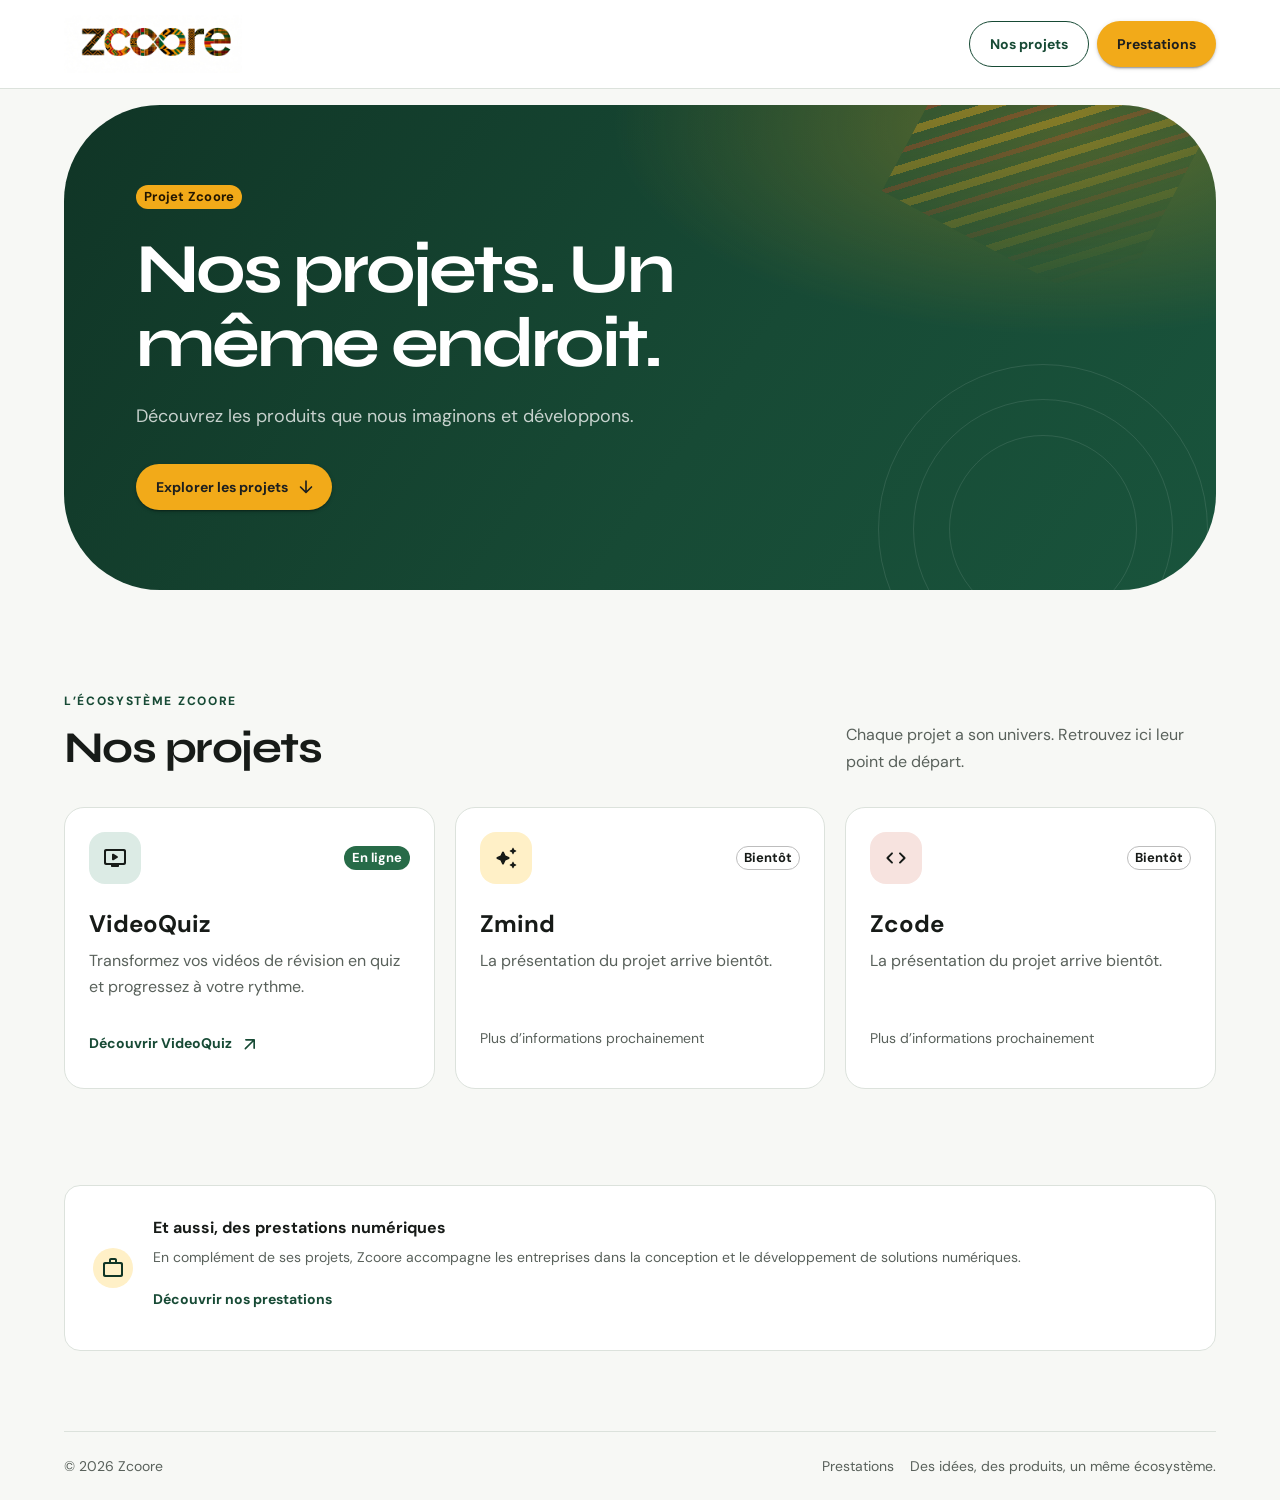
==== prestations/index.html @ 77a785c3 "deploy: publish static site" ====
<!DOCTYPE html>
<html lang="fr">
  <head>
    <meta charset="UTF-8" />
    <link rel="icon" type="image/jpeg" href="/zcoore-logo-mark.jpg" />
    <meta name="viewport" content="width=device-width, initial-scale=1.0" />
    <meta name="theme-color" content="#f7f8f5" />
    <title>Zcoore — Des projets numériques, un même écosystème</title>
    <meta name="description" content="Découvrez les projets numériques imaginés et développés par Zcoore : VideoQuiz, Zmind et Zcode." />
    <meta name="keywords" content="Zcoore, projets numériques, VideoQuiz, Zmind, Zcode" />
    <meta name="author" content="Zcoore" />
    <meta name="robots" content="index, follow" />
    <link rel="canonical" href="https://www.zcoore.com" />
    <meta property="og:type" content="website" />
    <meta property="og:url" content="https://www.zcoore.com" />
    <meta property="og:title" content="Zcoore — Des projets numériques, un même écosystème" />
    <meta property="og:description" content="Découvrez les projets numériques imaginés et développés par Zcoore." />
    <meta property="og:locale" content="fr_FR" />
    <meta property="og:site_name" content="Zcoore" />
    <meta name="twitter:card" content="summary" />
    <meta name="twitter:title" content="Zcoore — Des projets numériques, un même écosystème" />
    <meta name="twitter:description" content="Découvrez les projets numériques imaginés et développés par Zcoore." />
    <script type="application/ld+json">
    {
      "@context": "https://schema.org",
      "@type": "Organization",
      "name": "Zcoore",
      "description": "La société mère des projets numériques VideoQuiz, Zmind et Zcode.",
      "url": "https://www.zcoore.com",
      "logo": "https://www.zcoore.com/zcoore-logo-horizontal.jpg"
    }
    </script>

    <link rel="preconnect" href="https://fonts.googleapis.com" />
    <link rel="preconnect" href="https://fonts.gstatic.com" crossorigin />
    <link href="https://fonts.googleapis.com/css2?family=Syne:wght@600;700;800&family=DM+Sans:opsz,wght@9..40,300;9..40,400;9..40,500&display=swap&subset=latin,latin-ext" rel="stylesheet" />
    <script type="module" crossorigin src="/assets/index-DECCqD4h.js"></script>
    <link rel="modulepreload" crossorigin href="/assets/react-DX12HdNa.js">
    <link rel="stylesheet" crossorigin href="/assets/index-JJcxSz8Y.css">
  </head>
  <body>
    <div id="root"></div>
  </body>
</html>
---- assets/index-JJcxSz8Y.css ----
html{scroll-behavior:smooth;-webkit-font-smoothing:antialiased;-moz-osx-font-smoothing:grayscale;text-rendering:optimizeLegibility}body{min-height:100vh}::selection{background:#f2aa19;color:#103526}@media (prefers-reduced-motion: reduce){*,*:before,*:after{scroll-behavior:auto!important;animation-duration:.01ms!important;animation-iteration-count:1!important;transition-duration:.01ms!important}}
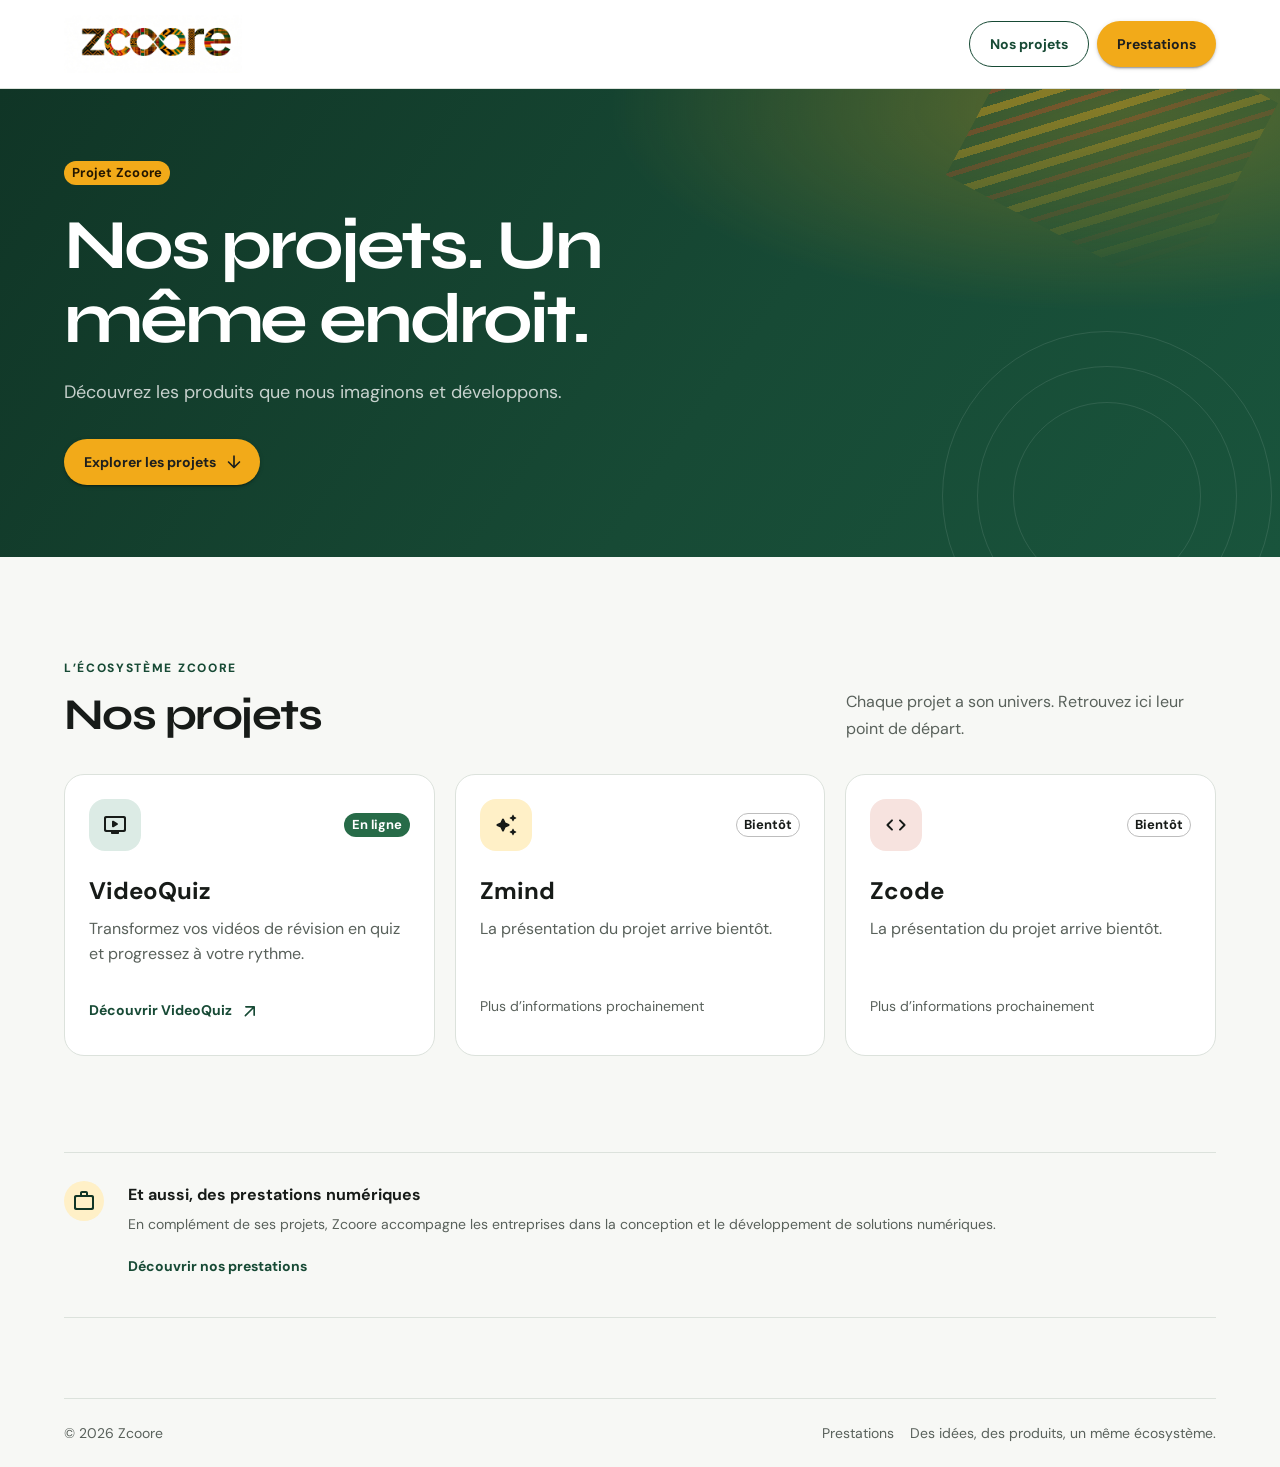
==== commit 78f93ae1: "deploy: publish static site" ====
--- a/prestations/index.html
+++ b/prestations/index.html
@@ -34,7 +34,7 @@
     <link rel="preconnect" href="https://fonts.googleapis.com" />
     <link rel="preconnect" href="https://fonts.gstatic.com" crossorigin />
     <link href="https://fonts.googleapis.com/css2?family=Syne:wght@600;700;800&family=DM+Sans:opsz,wght@9..40,300;9..40,400;9..40,500&display=swap&subset=latin,latin-ext" rel="stylesheet" />
-    <script type="module" crossorigin src="/assets/index-DECCqD4h.js"></script>
+    <script type="module" crossorigin src="/assets/index-Cug8yAbN.js"></script>
     <link rel="modulepreload" crossorigin href="/assets/react-DX12HdNa.js">
     <link rel="stylesheet" crossorigin href="/assets/index-JJcxSz8Y.css">
   </head>
